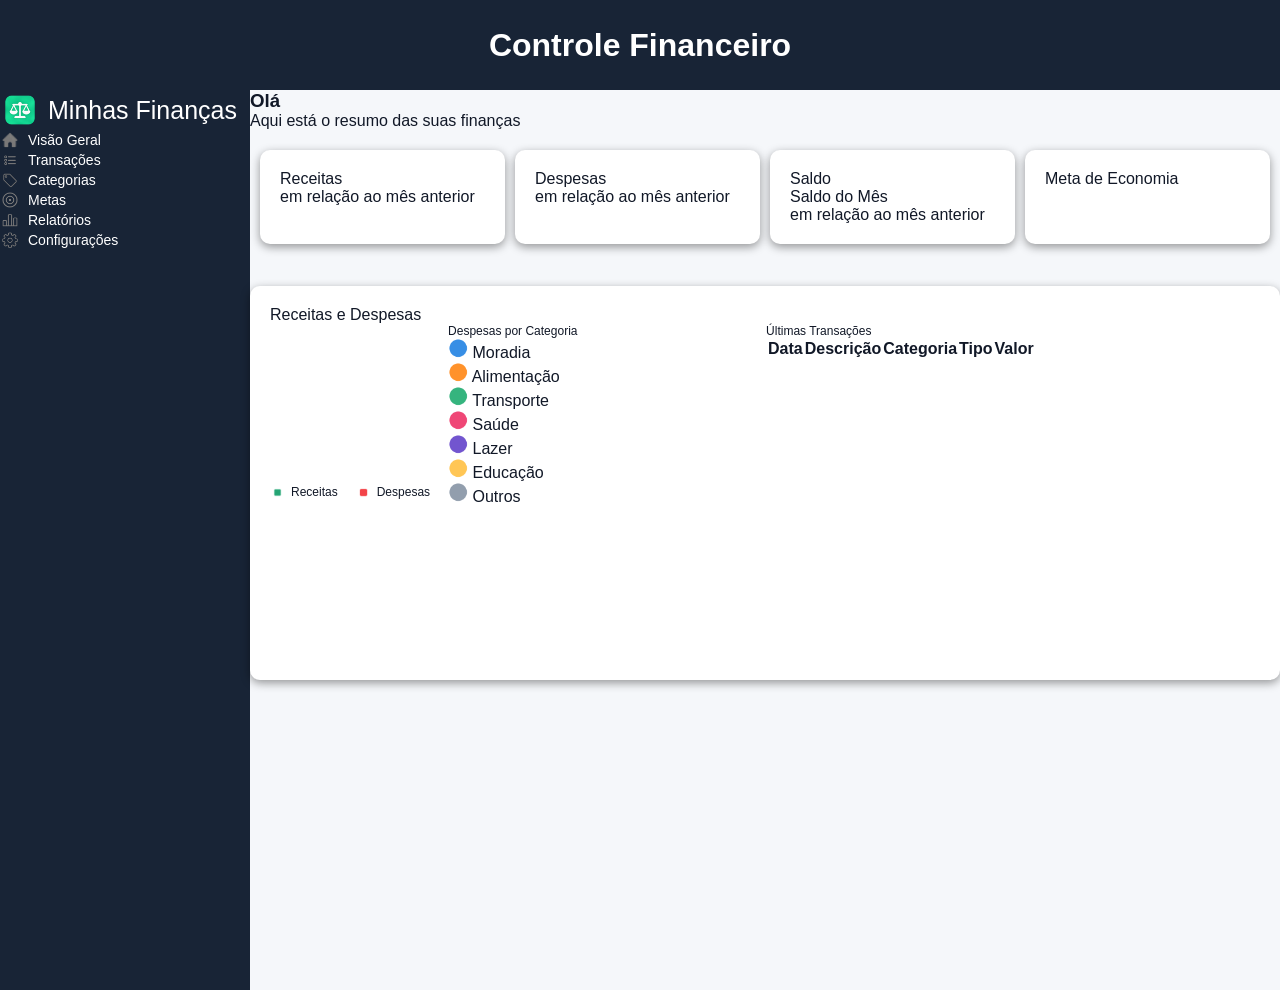
==== index.html @ 33dc8046 "Co-authored-by: Carlos Calbente <CarlosCalbente@users.noreply.github.com> Co-authored-by: Leonardo-B" ====
<!DOCTYPE html>
<html lang="PT-br">
<head>

    <!-- Permite acentos e caracteres especiais -->
    <meta charset="UTF-8">

    <!-- Faz a página adaptar-se ao tamanho da tela -->
    <meta name="viewport" content="width=device-width, initial-scale=1.0">

    <!-- Nome da aba do navegador -->
    <title>Controle Financeiro</title>

    <!-- Liga o HTML ao CSS -->
    <link rel="stylesheet" href="style.css">

</head>


<body>
<!-- ===========================================CABEÇALHO======================================== -->
    <header>
        <h1 id="title">Controle Financeiro</h1>
    </header>

<!-- ==========================================CONTEUDO PRINCIPAL================================-->

    <main>

    <!-- ===========================================SIDEBAR======================================== -->

            <nav id="sidebar">
                <p id="text">
                    <img  class="foto2"   src="img/balanca.png"
                    >
                    Minhas Finanças</p>

                <ul class="lista">
                    <li>
                        <a href="index.html">
                            <img class="foto1" 
                            src="img/casa1.png"
                            onmouseover="this.src='img/casa2.png'"
                            onmouseout="this.src='img/casa1.png'">
                            Visão Geral
                        </a>

                    </li>
                    <li>
                        <a href="transacoes.html">
                            <img class="foto1"
                            src="img/lista1.png"
                            onmouseover="this.src='img/lista2.png'"
                            onmouseout="this.src='img/lista1.png'">
                            Transações
                        </a>
                    </li>
                    <li>
                        <a href="categorias.html">
                            <img class="foto1"
                            src="img/ticket1.png"
                            onmouseover="this.src='img/ticket2.png'"
                            onmouseout="this.src='img/ticket1.png'">
                            Categorias
                        </a>
                    </li>
                    <li>
                        <a href="metas.html">
                            <img class="foto1"
                            src="img/alvo1.png"
                            onmouseover="this.src='img/alvo2.png'"
                            onmouseout="this.src='img/alvo1.png'">
                            Metas
                        </a>
                    </li>
                    <li>
                        <a href="relatorios.html">
                            <img class="foto1"
                            src="img/grafico1.png"
                            onmouseover="this.src='img/grafico2.png'"
                            onmouseout="this.src='img/grafico1.png'">
                            Relatórios
                        </a>
                    </li>
                    <li> 
                        <a href="configuracoes.html">       
                            <img class="foto1"
                            src="img/config1.png"
                            onmouseover="this.src='img/config2.png'"
                            onmouseout="this.src='img/config1.png'">
                            Configurações
                        </a>
                    </li>
                </ul>
            </nav>

    <!-- ===================================CONTEUDO DA DIREITA======================================== -->

        <div id="conteudo">

    <!-- ===================================TOPO======================================================= -->
            <div id="topo">
                <div id="boas-vindas">
                    <h3>Olá</h3>
                    <div>
                        <p>Aqui está o resumo das suas finanças</p>
                    </div>
                </div>
    <!-- ===================================CARDS======================================================= -->
                    <div id="cards">
                        <div class="card">
                            <div class="title-card">
                                <p>Receitas</p>
                            </div>
                            <p id="valor-receitas"></p>
                            <p id="anteriorR">em relação ao mês anterior</p>
                        </div>

                        <div class="card">
                            <div class="title-card">      
                                <p>Despesas</p>
                            </div> 
                            <p id="valor-despesas"></p>
                            <p>em relação ao mês anterior</p>
                        </div>

                        <div class="card">
                            <div class="title-card">
                                <p>Saldo</p>
                            </div>
                            <p>Saldo do Mês</p>
                            <p id="valor-saldo"></p>
                            <p>em relação ao mês anterior</p>
                        </div>

                        <div class="card">
                            <div class="title-card">    
                                <p>Meta de Economia</p>
                            </div>
                            <p id="valor-meta"></p>
                            <p id="percentual-meta"></p>
                            <div class="barra-fundo">
                                <div class="barra-preenchimento" id="barra-meta"></div>
                            </div>
                        </div>
                    </div>
            </div>

    <!-- ALTERADO: painel movido para dentro da #conteudo (antes estava fora, como irmã dela, e o main{display:flex} colocava tudo lado a lado) -->
    <!-- ===================================GRAFICOS======================================================= -->
    <div class="painel">

        <!-- =======================RECEITAS E DESPESAS================================= -->
        <div id="grafico1">
            <div class="title-grafico">
                <p>Receitas e Despesas</p>
            </div>
            <div class="legenda">
                <p>
                    <img class="quadrado" src="img/green.png">
                    Receitas
                </p>
                <p>
                    <img class="quadrado" src="img/red.png">
                    Despesas
        <!-- =======================DESPESAS POR CATEGORIA================================= -->

        <div id="grafico2">
            <div class="title-grafico">
                <p>Despesas por Categoria</p>
            </div>
            <div class="legenda1">
                <span >
                    <img class="bolinha" src="img/moradia.png">
                    Moradia
                    <p class="moradia"></p>
                </span>
                <span>
                    <img class="bolinha" src="img/alimentacao.png">
                    Alimentação
                    <p class="alimentacao"></p>
                </span>
                <span> 
                    <img class="bolinha" src="img/transporte.png">
                    Transporte
                    <p class="transporte"></p>
                </span>
                <span>
                    <img class="bolinha" src="img/saude.png">
                    Saúde
                    <p class="saude"></p>
                </span>
                <span>
                    <img class="bolinha" src="img/lazer.png">
                    Lazer
                    <p class="lazer"></p>
                </span>
                <span>
                    <img class="bolinha" src="img/educacao.png">
                    Educação
                    <p class="educacao"></p>
                </span>
                <span>
                    <img class="bolinha" src="img/outros.png">
                    Outros
                    <p class="outros"></p>
                </span>
            </div>
            
            <canvas id="graficoredondo"></canvas>
        </div>

        <!-- =======================Ultimas Transações================================= -->

        <div id="transacoes">
            <div class="title-transacoes">
                <p>Últimas Transações</p>
            </div>
                <table>
                    <thead>
                        <tr class="infos">
                            <th>Data</th>
                            <th>Descrição</th>
                            <th>Categoria</th>
                            <th>Tipo</th>
                            <th>Valor</th>
                        </tr>
                    </thead>
                    <tbody id="tabela">
                        <tr>
                            <td></td>
                            <td></td>
                            <td></td>
                            <td></td>
                            <td></td>
                        </tr>
                        <tr>
                            <td></td>
                            <td></td>
                            <td></td>
                            <td></td>
                            <td></td>
                        </tr>
                        <tr>
                            <td></td>
                            <td></td>
                            <td></td>
                            <td></td>
                            <td></td>
                        </tr>
                        <tr>
                            <td></td>
                            <td></td>
                            <td></td>
                            <td></td>
                            <td></td>
                        </tr>
                        <tr>
                            <td></td>
                            <td></td>
                            <td></td>
                            <td></td>
                            <td></td>
                        </tr>
                    </tbody>
                </table>
        </div>
    </div>
    </div>
    <!-- ALTERADO: </div> acima fecha a #conteudo, que agora só fecha depois do .painel (antes fechava logo após os cards) -->
    </main>

    <!-- Liga o HTML ao JavaScript -->
    <script src="script.js"></script>
</body>
</html>
---- style.css ----
:root {
    --sidebar: #182436;
    --sidebar-hover: #2B3A50;

    --background: #F5F7FA;
    --card: #FFFFFF;

    --text-primary: #111827;
    --text-secondary: #64748B;
    --text1: #FFFFFF;
    --border: #E2E8F0;

    --verde: #22B573;
    --vermelho: #FF4D57;
    
    --green:    #22B573;
    --red: #FF4D57;
    --blue: #347FF3;
    --purple: #8155E8;

    --orange: #FF922B;
    --pink: #F43F6E;
    --yellow: #F6C453;
    --gray: #94a3b8;
}
*{
    margin: 0;
    box-sizing: border-box;
    padding: 0;
}
/* ============================= BODY============================================ */
body{
    background-color:var(--background);
    font-family: Arial, Helvetica, sans-serif;
    color:var(--text-primary)
}
#title{
    background-color: var(--sidebar);
    text-align: center;
    height: 10vh;
    margin:0;
    color: var(--text1);
    display: flex;
    align-items: center;
    justify-content: center;
}
main{
    display: flex;
    align-items: stretch;
}
#sidebar{
    text-align: left;
    background-color: var(--sidebar);
    color: var(--card);
    width: 250px;
    height: 80vh;
    justify-content: center;
    font-size: 14px;
    flex-shrink: 0;/*
        shrink = encolher.
        0 significa NÃO deixar a sidebar encolher.*/
    min-height: 100vh;
}

#sidebar p {
    display: flex;
    align-items: center;
    gap: 8px;
}
#text{
    font-size: 25px;
}
.foto2{
    width: 40px;
    height: 40px;
    object-fit: contain;
}
.lista{
    list-style: none;
}
.lista li {
    display: flex;
    align-items: center;
    gap: 8px;
}

.lista li img {
    width: 20px;
    height: 20px;
    object-fit: contain;
}

.lista li a {
    display: flex;
    align-items: center;
    gap: 8px;
    text-decoration: none;
    color: var(--text1);
}


.foto1{
    width: 25px;
    height: 25px;

}
#cards{
    display:grid;
    padding: 20px 10px;
    grid-template-columns: repeat(4,1fr);
    margin-bottom: 22px;
    gap:10px;
}

.card{
    background-color: var(--card);
    border-radius: 10px;
    padding: 20px;
    box-shadow: 0 3px 10px rgb(0,0,0,0.4);
}
.painel{
    display: grid;
    background-color:var(--card);
    border-radius: 10px;
    padding:20px;
    box-shadow: 0 3px 10px rgb(0,0,0,0.4);
    grid-template-columns: 1fr 1fr;
}
.legenda{
    display: flex;
    gap: 18px;
}
.legenda p{
    display:flex;
    align-items:center;
    gap: 6px;
    font-size: 12px;
}

.quadrado {
    width: 15px;
    height: 15px;
}
.bolinha {
    width: 20px;
    height: 20px
}
#graficobarras{
    position: relative;
    width: 100%;
    height: 260px;
    margin-top:20px;
}


/*  ===========================================CATEGORIAS========================================  */
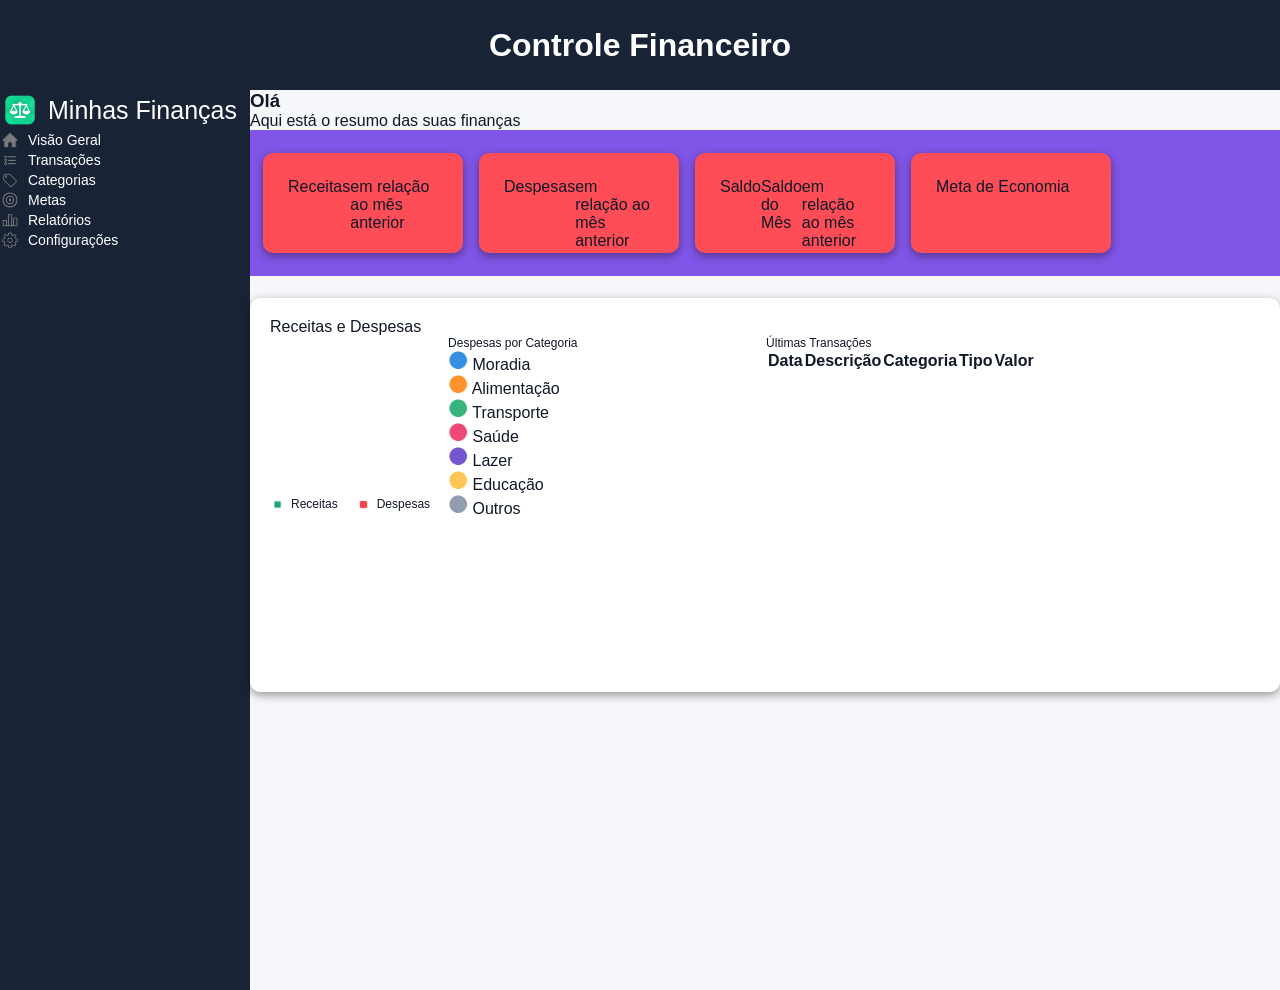
==== commit b05a5eaf: "Renomear IDs de elementos de layout e ajustar estilos para melhor organização" ====
--- a/index.html
+++ b/index.html
@@ -99,7 +99,7 @@
         <div id="conteudo">
 
     <!-- ===================================TOPO======================================================= -->
-            <div id="topo">
+            <div id="topo1">
                 <div id="boas-vindas">
                     <h3>Olá</h3>
                     <div>
--- a/style.css
+++ b/style.css
@@ -104,18 +104,32 @@
     height: 25px;
 
 }
+/* #topo1{
+    display: flex;
+    width: 100%;
+} */
+
+
 #cards{
-    display:grid;
+    display:flex;
+    background-color: var(--purple);
     padding: 20px 10px;
     grid-template-columns: repeat(4,1fr);
     margin-bottom: 22px;
     gap:10px;
+    
 }
 
 .card{
-    background-color: var(--card);
-    border-radius: 10px;
-    padding: 20px;
+    /* background-color: var(--card); */
+    background-color: var(--red);
+    display: flex;
+    width: 200px;
+    height: 100px;
+    margin: 3px;
+    border-radius: 10px;
+    border-style: none;
+    padding: 25px;
     box-shadow: 0 3px 10px rgb(0,0,0,0.4);
 }
 .painel{
@@ -153,4 +167,167 @@
 }
 
 
-/*  ===========================================CATEGORIAS========================================  */+/* =========================================== CATEGORIAS =========================================== */
+
+.card-categoria {
+    display: grid;
+    grid-template-columns: repeat(3, 1fr);
+    gap: 20px;
+
+    padding: 20px 10px;
+    margin-bottom: 22px;
+}
+
+.card-categorias {
+    display: flex;
+    align-items: flex-start;
+    gap: 20px;
+
+    background-color: var(--card);
+    border-radius: 10px;
+    padding: 30px;
+
+    box-shadow: 0 3px 10px rgb(0, 0, 0, 0.4);
+}
+
+.iconeC img {
+    width: 60px;
+    height: 60px;
+}
+
+.infoC p {
+    margin: 5px 0;
+}
+
+
+/* ======================================= SUAS CATEGORIAS ======================================= */
+.areacat {
+
+    display: grid;
+    grid-template-columns:2fr 1fr;
+    gap: 20px;
+    margin: 10px;
+}
+
+.infocat {
+    display:grid;
+    background-color: var(--card);
+    grid-template-columns: 2fr 1fr;
+    column-gap: 20px;
+    border-radius: 10px;
+}
+.suas-cat {
+    display: flex;
+    justify-content: space-between;
+    margin: 20px;
+    width: 145%;
+    /* justify-content: space-between; */
+    align-items: center;
+    margin-top: 20px;
+    margin-bottom: 20px;
+}
+
+.infocat h2 {
+    margin: 0;
+}
+
+#filtro-categorias {
+    padding: 10px 15px;
+    border: 1px solid #ccc;
+    border-radius: 8px;
+    background-color: white;
+    cursor: pointer;
+}
+
+
+/* LISTA DE CATEGORIAS */
+
+.lista-categorias {
+    display: grid;
+    grid-template-columns: repeat(2, 1fr);
+    gap: 20px;
+}
+
+
+/*  SIDEBAR  */
+
+.lista ul {
+    list-style: none;
+    margin: 0;
+    padding: 0;
+}
+
+/*  NOVAS CATEGORIAS */
+
+.painel-categoria {    
+    grid-row: 1;
+    background-color: var(--card);
+    padding: 10px;
+}
+
+#icon-categoria {
+    display: grid;
+    grid-template-columns: repeat(4, 50px);
+    gap: 10px;
+
+}
+
+#icon-categoria input[type="radio"] {
+    display: none;
+}
+
+#icon-categoria img {
+    width: 100px;
+    height: 100px;
+}
+
+#add-cat {
+    grid-column: 2;
+    display: flex;
+    flex-direction: column;
+    gap: 10px;
+    background-color: var(--card);
+    padding: 10px;
+}
+
+
+
+
+
+
+
+
+
+
+
+
+
+
+
+
+
+/* ======================================= TRANSAÇÕES ======================================= */
+
+#topo2 { 
+    display: flex;
+    margin: 10px 15px;
+    justify-content: space-between;
+    width: 190%;
+}
+
+#newtran {
+    color: white;
+    font-size: 14px;
+    border-color: var(--verde);
+    background-color: var(--verde);
+    border-radius: 5px;
+    font-weight: bold;
+    border-style: solid;
+    width: 150px;
+    height: 35px;
+}
+
+#Ltransacoes {
+    background-color: var(--pink);
+    border-radius: 10px;
+}
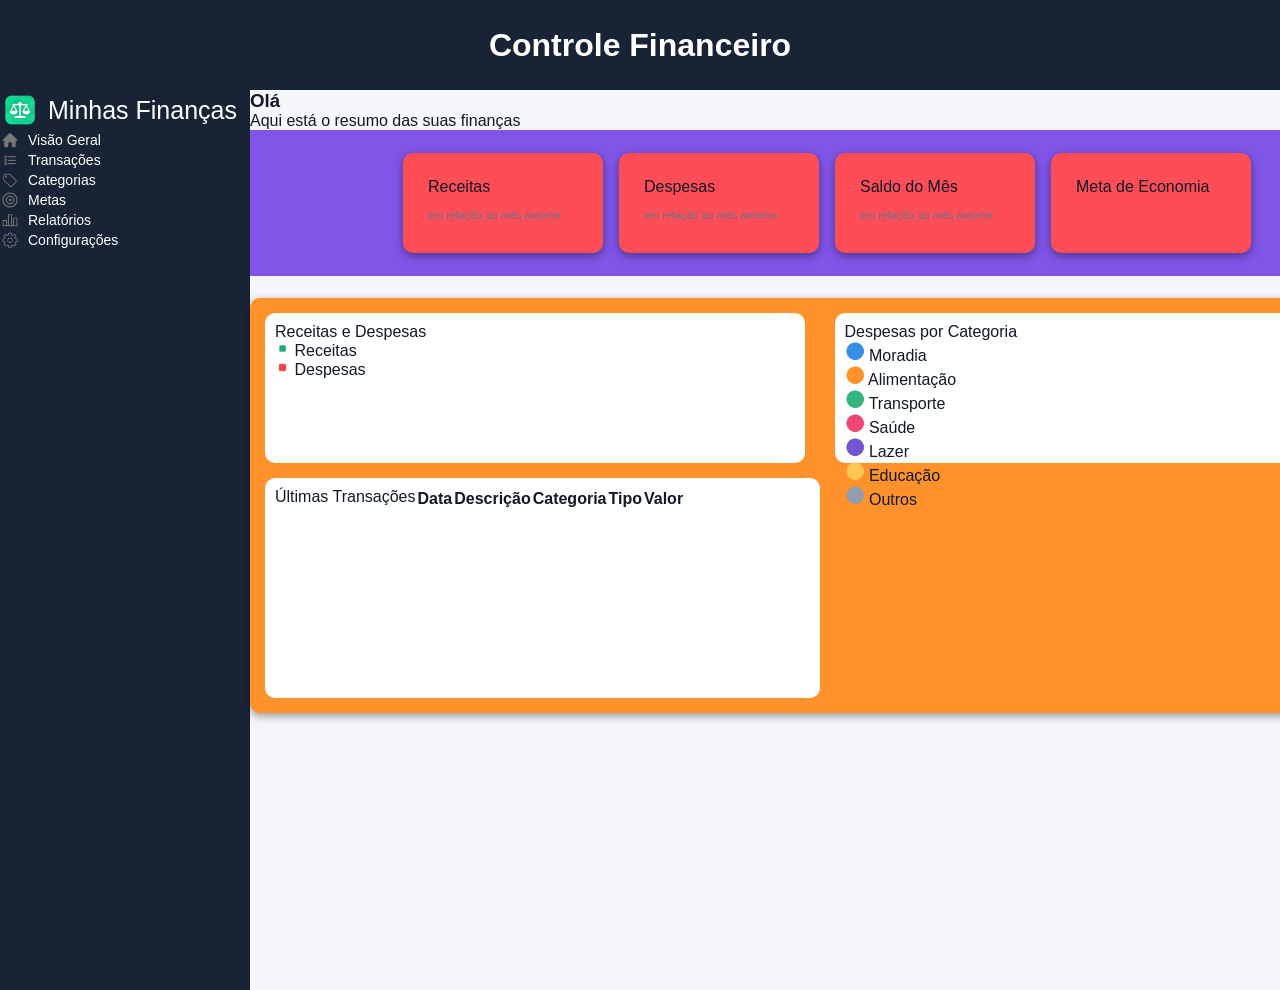
==== commit f0a61417: "Renomear IDs de elementos e ajustar estilos para melhorar a estrutura e apresentação dos cards e grá" ====
--- a/index.html
+++ b/index.html
@@ -107,8 +107,8 @@
                     </div>
                 </div>
     <!-- ===================================CARDS======================================================= -->
-                    <div id="cards">
-                        <div class="card">
+                    <div id="cards1">
+                        <div class="card1">
                             <div class="title-card">
                                 <p>Receitas</p>
                             </div>
@@ -116,24 +116,23 @@
                             <p id="anteriorR">em relação ao mês anterior</p>
                         </div>
 
-                        <div class="card">
+                        <div class="card1">
                             <div class="title-card">      
                                 <p>Despesas</p>
                             </div> 
                             <p id="valor-despesas"></p>
-                            <p>em relação ao mês anterior</p>
-                        </div>
-
-                        <div class="card">
+                            <p id="anteriorD">em relação ao mês anterior</p>
+                        </div>
+
+                        <div class="card1">
                             <div class="title-card">
-                                <p>Saldo</p>
-                            </div>
-                            <p>Saldo do Mês</p>
+                                <p>Saldo do Mês</p>
+                            </div>
                             <p id="valor-saldo"></p>
-                            <p>em relação ao mês anterior</p>
-                        </div>
-
-                        <div class="card">
+                            <p id="anteriorV">em relação ao mês anterior</p>
+                        </div>
+
+                        <div class="card1">
                             <div class="title-card">    
                                 <p>Meta de Economia</p>
                             </div>
@@ -155,7 +154,7 @@
             <div class="title-grafico">
                 <p>Receitas e Despesas</p>
             </div>
-            <div class="legenda">
+            <div class="legenda1">
                 <p>
                     <img class="quadrado" src="img/green.png">
                     Receitas
@@ -163,13 +162,16 @@
                 <p>
                     <img class="quadrado" src="img/red.png">
                     Despesas
+                </p>
+            </div>
+        </div>
         <!-- =======================DESPESAS POR CATEGORIA================================= -->
 
         <div id="grafico2">
-            <div class="title-grafico">
+            <div class="title-grafico2">
                 <p>Despesas por Categoria</p>
             </div>
-            <div class="legenda1">
+            <div class="legenda2">
                 <span >
                     <img class="bolinha" src="img/moradia.png">
                     Moradia
--- a/style.css
+++ b/style.css
@@ -104,13 +104,23 @@
     height: 25px;
 
 }
-/* #topo1{
-    display: flex;
+#topo1{
+    display: grid;
     width: 100%;
-} */
-
-
-#cards{
+}
+
+
+#cards1{
+    display:flex;
+    background-color: var(--purple);
+    padding: 20px 150px;
+    grid-template-columns: repeat(4,1fr);
+    margin-bottom: 22px;
+    gap:10px;
+    
+}
+
+/* #cards2{
     display:flex;
     background-color: var(--purple);
     padding: 20px 10px;
@@ -118,28 +128,93 @@
     margin-bottom: 22px;
     gap:10px;
     
-}
-
-.card{
+} */
+
+.card1{
     /* background-color: var(--card); */
     background-color: var(--red);
-    display: flex;
+    display: grid;
     width: 200px;
     height: 100px;
     margin: 3px;
     border-radius: 10px;
     border-style: none;
     padding: 25px;
+    box-shadow: 0 3px 10px rgb(0,0,0,0.4);    
+}
+
+#anteriorR{
+    color: var(--text-secondary);
+    font-size: 11px;
+    align-items: end;
+}
+
+#anteriorD{
+    color: var(--text-secondary);
+    font-size: 11px;
+}
+
+#anteriorV{
+    color: var(--text-secondary);
+    font-size: 11px;
+}
+
+/* .card2{
+    backgroun    d-color: var(--card);
+    background-color: var(--red);
+    display: flex;
+    width: 200px;
+    height: 100px;
+    margin: 3px;
+    border-radius: 10px;
+    border-style: none;
+    padding: 25px;
     box-shadow: 0 3px 10px rgb(0,0,0,0.4);
-}
+} */
+
 .painel{
     display: grid;
-    background-color:var(--card);
-    border-radius: 10px;
-    padding:20px;
+    border-style: none;
+    /* background-color:var(--card); */
+    background-color: var(--orange);
+    border-radius: 10px;
+    padding:15px;
     box-shadow: 0 3px 10px rgb(0,0,0,0.4);
     grid-template-columns: 1fr 1fr;
-}
+    gap : 15px;
+}
+
+#grafico1{
+    border-style: none;
+    background-color: var(--card);
+    border-radius: 10px;
+    padding: 10px;
+    width: 540px;
+    height: 150px;
+}
+
+#grafico2{
+    
+    border-style: none;
+    background-color: var(--card);
+    border-radius: 10px;
+    padding: 10px;
+    width: 540px;
+    height: 150px;
+    padding-right: 10px;
+}
+
+#transacoes{
+    display: flex;
+    border-style: none;
+    background-color: var(--card);
+    border-radius: 10px;
+    padding: 10px;
+    align-content: end;
+    height: 220px;
+    /* width: 1000px; */
+}
+
 .legenda{
     display: flex;
     gap: 18px;
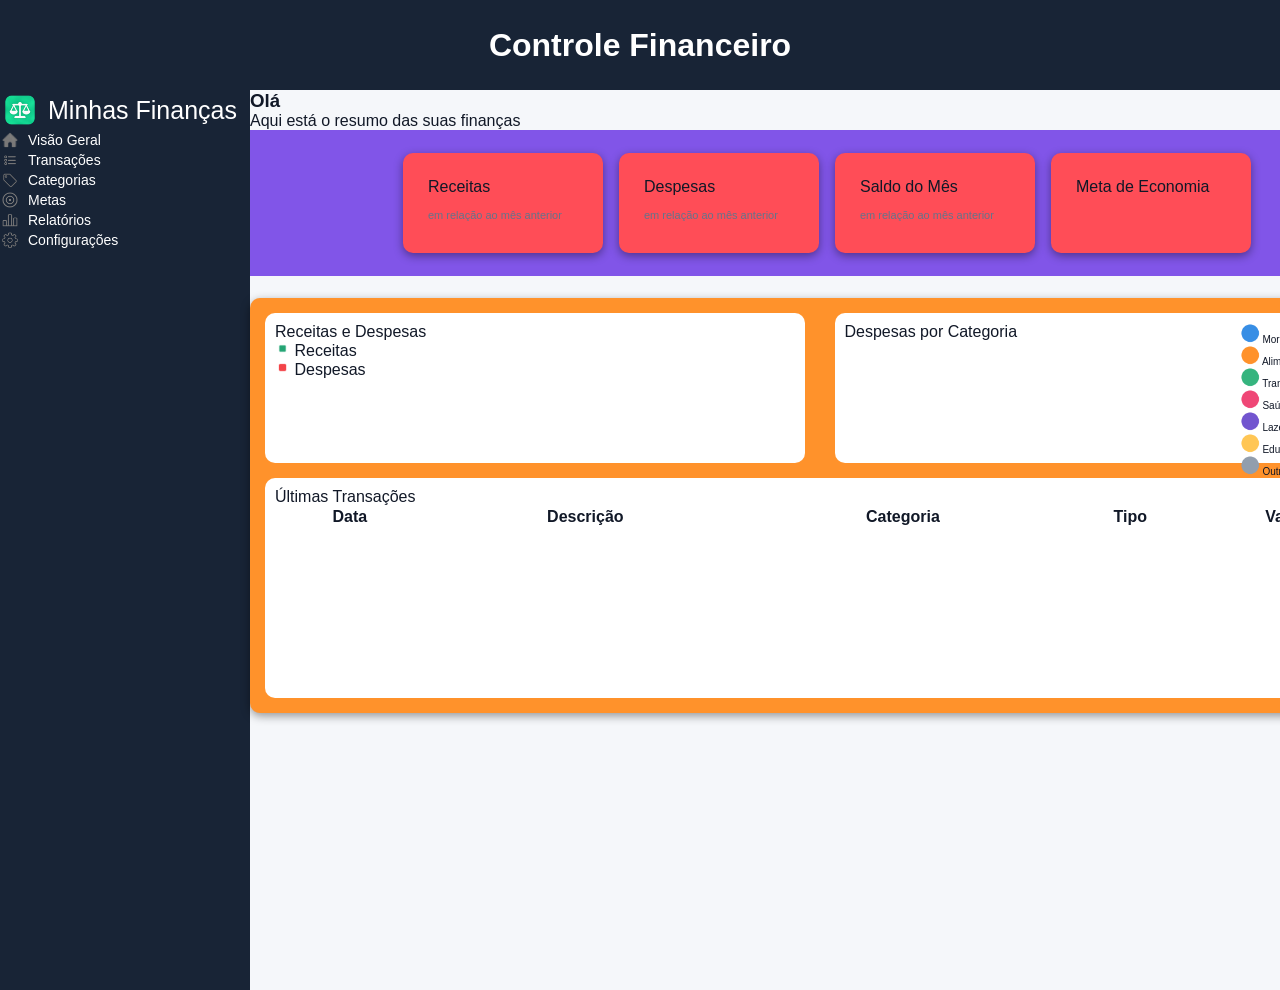
==== commit 8cf3ecb6: "Co-authored-by: Carlos Calbente <CarlosCalbente@users.noreply.github.com>" ====
--- a/index.html
+++ b/index.html
@@ -145,8 +145,7 @@
                     </div>
             </div>
 
-    <!-- ALTERADO: painel movido para dentro da #conteudo (antes estava fora, como irmã dela, e o main{display:flex} colocava tudo lado a lado) -->
-    <!-- ===================================GRAFICOS======================================================= -->
+<!-- ===================================GRAFICOS======================================================= --> 
     <div class="painel">
 
         <!-- =======================RECEITAS E DESPESAS================================= -->
--- a/style.css
+++ b/style.css
@@ -32,7 +32,7 @@
 body{
     background-color:var(--background);
     font-family: Arial, Helvetica, sans-serif;
-    color:var(--text-primary)
+    color:var(--text-primary);
 }
 #title{
     background-color: var(--sidebar);
@@ -111,7 +111,7 @@
 
 
 #cards1{
-    display:flex;
+    display:grid;
     background-color: var(--purple);
     padding: 20px 150px;
     grid-template-columns: repeat(4,1fr);
@@ -194,7 +194,7 @@
 }
 
 #grafico2{
-    
+    display: grid;
     border-style: none;
     background-color: var(--card);
     border-radius: 10px;
@@ -205,14 +205,15 @@
 }
 
 #transacoes{
-    display: flex;
+    display: grid;
     border-style: none;
     background-color: var(--card);
     border-radius: 10px;
     padding: 10px;
-    align-content: end;
+    align-content: start;
     height: 220px;
-    /* width: 1000px; */
+    grid-column: 1/-1; /* ( preciso de explicação) */
+    padding-right: 20px;
 }
 
 .legenda{
@@ -224,6 +225,13 @@
     align-items:center;
     gap: 6px;
     font-size: 12px;
+}
+
+.legenda2{
+    display: inline ;
+    align-content: end;
+    grid-column-start: 3;
+    font-size: 10px;
 }
 
 .quadrado {
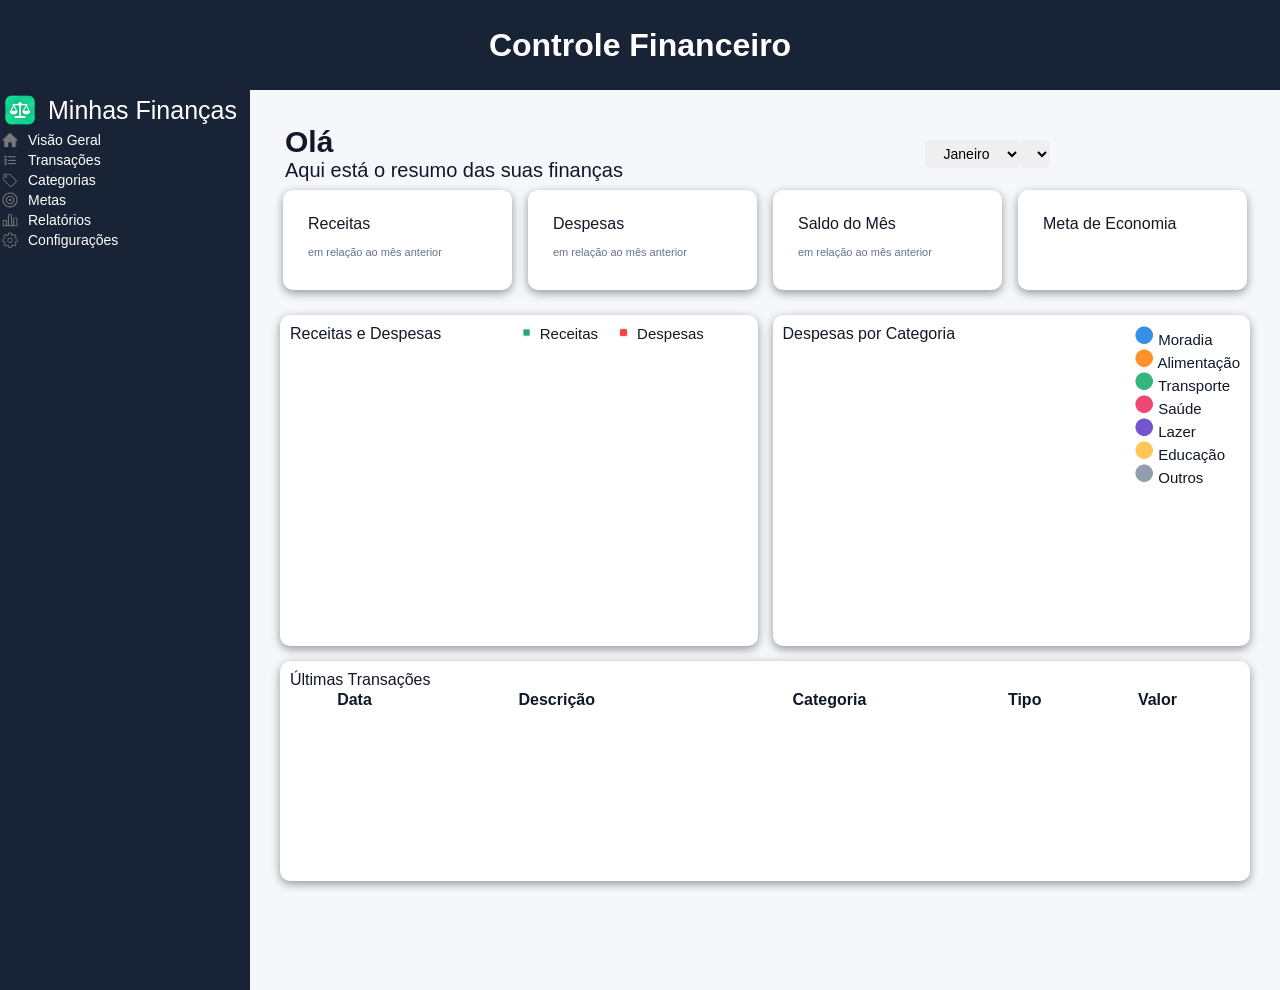
==== commit 07d07f84: "Adicionar seleção de mês e ano ao painel de finanças e ajustar layout com grid para melhor apresenta" ====
--- a/index.html
+++ b/index.html
@@ -106,6 +106,28 @@
                         <p>Aqui está o resumo das suas finanças</p>
                     </div>
                 </div>
+            
+            <div id="periodo">
+                
+                <select id="mes">
+                    <option value="1">Janeiro</option>
+                    <option value="2">Fevereiro</option>
+                    <option value="3">Março</option>
+                    <option value="4">Abril</option>
+                    <option value="5">Maio</option>
+                    <option value="6">Junho</option>
+                    <option value="7">Julho</option>
+                    <option value="8">Agosto</option>
+                    <option value="9">Setembro</option>
+                    <option value="10">Outubro</option>
+                    <option value="11">Novembro</option>
+                    <option value="12">Dezembro</option>
+                </select>
+                <select id="ano">
+                    
+                </select>
+            </div>
+        </div>   
     <!-- ===================================CARDS======================================================= -->
                     <div id="cards1">
                         <div class="card1">
@@ -143,12 +165,13 @@
                             </div>
                         </div>
                     </div>
-            </div>
+            
 
 <!-- ===================================GRAFICOS======================================================= --> 
     <div class="painel">
 
         <!-- =======================RECEITAS E DESPESAS================================= -->
+    
         <div id="grafico1">
             <div class="title-grafico">
                 <p>Receitas e Despesas</p>
--- a/style.css
+++ b/style.css
@@ -98,23 +98,45 @@
     color: var(--text1);
 }
 
-
 .foto1{
     width: 25px;
     height: 25px;
 
 }
+
+#conteudo {
+    flex: 1;
+    padding: 30px;
+}
 #topo1{
     display: grid;
+    grid-template-columns: 2fr 1fr;
+    padding: 5px;
+}
+#boas-vindas{
+    display: grid;
     width: 100%;
-}
-
+    font-size: 20px;
+    
+}
+#boas-vindas h3{
+    font-size: 30px;
+}
+#periodo{
+    display: flex;
+    align-items: center;
+}
+#mes, #ano{
+    border: none;
+    border-radius: 5px;
+    padding: 5px;
+    text-align: center;
+    font-size: 14px;
+}
 
 #cards1{
     display:grid;
-    background-color: var(--purple);
-    padding: 20px 150px;
-    grid-template-columns: repeat(4,1fr);
+    grid-template-columns: repeat(4, 1fr);
     margin-bottom: 22px;
     gap:10px;
     
@@ -131,10 +153,8 @@
 } */
 
 .card1{
-    /* background-color: var(--card); */
-    background-color: var(--red);
-    display: grid;
-    width: 200px;
+    background-color: var(--card);
+    display: grid;
     height: 100px;
     margin: 3px;
     border-radius: 10px;
@@ -174,34 +194,29 @@
 
 .painel{
     display: grid;
+    grid-template-columns: 1fr 1fr;
+    gap: 15px;
+}
+
+#grafico1{
+    display: grid;
     border-style: none;
-    /* background-color:var(--card); */
-    background-color: var(--orange);
-    border-radius: 10px;
-    padding:15px;
+    background-color: var(--card);
+    border-radius: 10px;
+    padding: 10px;
+    grid-template-columns: repeat(2, 1fr);
     box-shadow: 0 3px 10px rgb(0,0,0,0.4);
-    grid-template-columns: 1fr 1fr;
-    gap : 15px;
-}
-
-#grafico1{
+}
+
+#grafico2{
+    display: grid;
     border-style: none;
     background-color: var(--card);
     border-radius: 10px;
     padding: 10px;
-    width: 540px;
-    height: 150px;
-}
-
-#grafico2{
-    display: grid;
-    border-style: none;
-    background-color: var(--card);
-    border-radius: 10px;
-    padding: 10px;
-    width: 540px;
-    height: 150px;
     padding-right: 10px;
+    grid-template-columns: repeat(2, 1fr);
+    box-shadow: 0 3px 10px rgb(0,0,0,0.4);
 }
 
 #transacoes{
@@ -214,24 +229,24 @@
     height: 220px;
     grid-column: 1/-1; /* ( preciso de explicação) */
     padding-right: 20px;
-}
-
-.legenda{
+    box-shadow: 0 3px 10px rgb(0,0,0,0.4);
+}
+
+.legenda1{
     display: flex;
     gap: 18px;
 }
-.legenda p{
+.legenda1 p{
     display:flex;
-    align-items:center;
     gap: 6px;
-    font-size: 12px;
+    font-size: 15px;
 }
 
 .legenda2{
     display: inline ;
     align-content: end;
     grid-column-start: 3;
-    font-size: 10px;
+    font-size: 15px;
 }
 
 .quadrado {
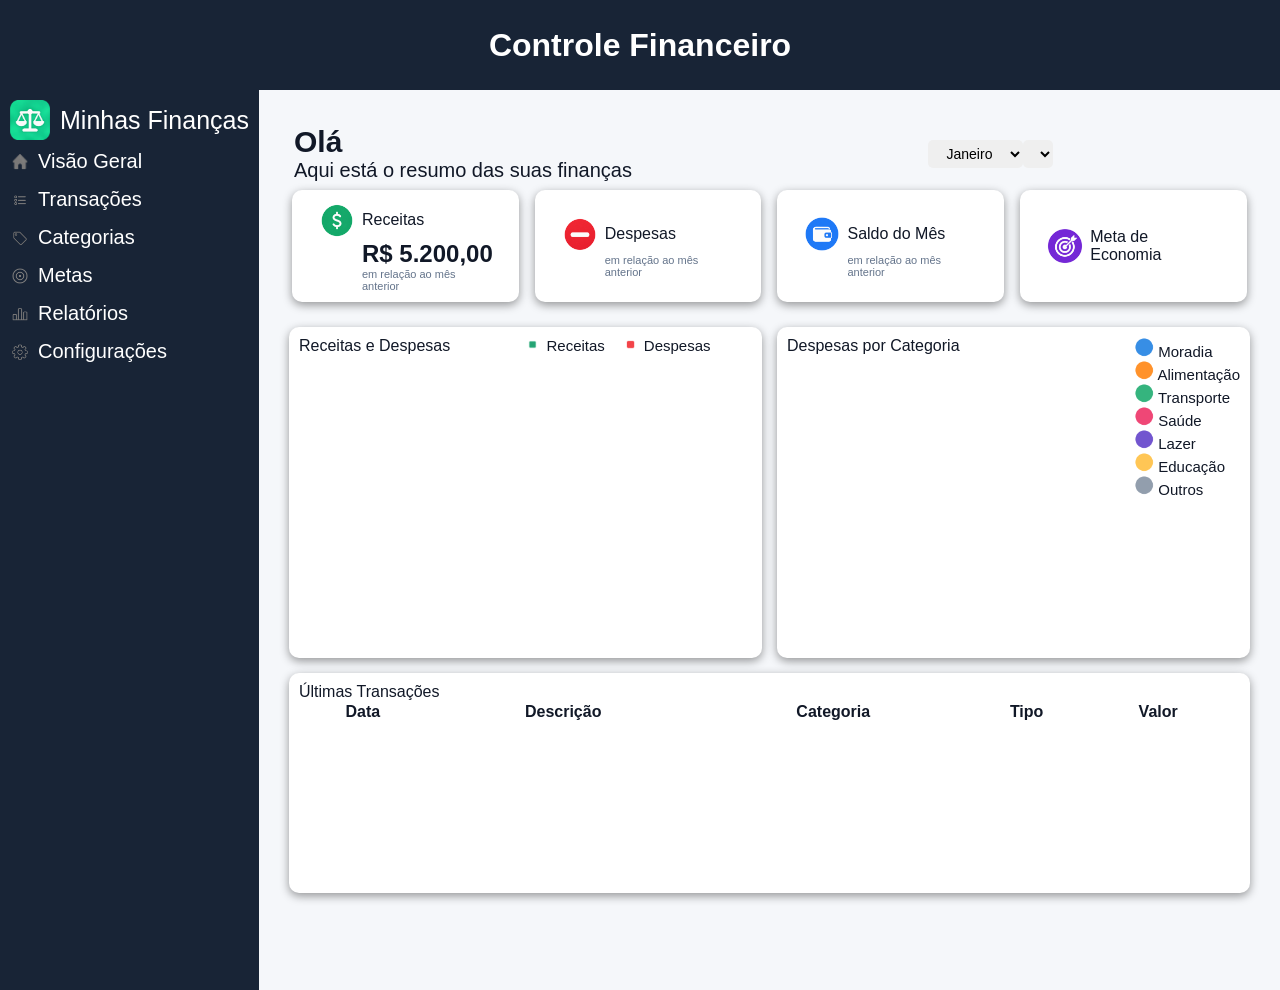
==== commit 04ac4338: "Refactor code structure for improved readability and maintainability" ====
--- a/index.html
+++ b/index.html
@@ -30,7 +30,7 @@
     <!-- ===========================================SIDEBAR======================================== -->
 
             <nav id="sidebar">
-                <p id="text">
+                <p>
                     <img  class="foto2"   src="img/balanca.png"
                     >
                     Minhas Finanças</p>
@@ -132,31 +132,52 @@
                     <div id="cards1">
                         <div class="card1">
                             <div class="title-card">
-                                <p>Receitas</p>
+                                <span>
+                                    <img src="img/receitav.png">
+                                    Receitas
+                                </span>
                             </div>
-                            <p id="valor-receitas"></p>
-                            <p id="anteriorR">em relação ao mês anterior</p>
+                            <p id="valor-receitas">R$ 5.200,00</p>
+                            <p id="anteriorR">
+                                <span id="percentual-receitas"></span>
+                                em relação ao mês anterior
+                            </p>
                         </div>
 
                         <div class="card1">
-                            <div class="title-card">      
-                                <p>Despesas</p>
+                            <div class="title-card">
+                                <span>
+                                    <img src="img/despesav.png">
+                                    Despesas
+                                </span>
                             </div> 
                             <p id="valor-despesas"></p>
-                            <p id="anteriorD">em relação ao mês anterior</p>
+                            <p id="anteriorD">
+                                <span id="percentual-despesas"></span>
+                                em relação ao mês anterior
+                            </p>
                         </div>
 
                         <div class="card1">
                             <div class="title-card">
-                                <p>Saldo do Mês</p>
+                                <span>
+                                    <img src="img/saldov.png">
+                                    Saldo do Mês
+                                </span>
                             </div>
                             <p id="valor-saldo"></p>
-                            <p id="anteriorV">em relação ao mês anterior</p>
+                            <p id="anteriorV">
+                                <span id="percentual-saldo"></span>
+                                em relação ao mês anterior
+                            </p>
                         </div>
 
                         <div class="card1">
-                            <div class="title-card">    
-                                <p>Meta de Economia</p>
+                            <div class="title-card">   
+                                <span>
+                                    <img src="img/meta.png">
+                                    Meta de Economia
+                                </span>
                             </div>
                             <p id="valor-meta"></p>
                             <p id="percentual-meta"></p>
--- a/style.css
+++ b/style.css
@@ -52,37 +52,37 @@
     text-align: left;
     background-color: var(--sidebar);
     color: var(--card);
-    width: 250px;
     height: 80vh;
     justify-content: center;
     font-size: 14px;
-    flex-shrink: 0;/*
-        shrink = encolher.
-        0 significa NÃO deixar a sidebar encolher.*/
+    flex-shrink: 0;
+    /* shrink = encolher.
+    0 significa NÃO deixar a sidebar encolher */
     min-height: 100vh;
+    padding: 10px;
 }
 
 #sidebar p {
     display: flex;
     align-items: center;
-    gap: 8px;
-}
-#text{
     font-size: 25px;
-}
+    margin-bottom: 10px;
+    gap:10px;
+}
+
 .foto2{
     width: 40px;
     height: 40px;
     object-fit: contain;
 }
 .lista{
+    display: flex;
     list-style: none;
-}
-.lista li {
-    display: flex;
-    align-items: center;
-    gap: 8px;
-}
+    gap:15px;
+    flex-direction: column;
+
+}
+
 
 .lista li img {
     width: 20px;
@@ -96,6 +96,7 @@
     gap: 8px;
     text-decoration: none;
     color: var(--text1);
+    font-size: 20px;
 }
 
 .foto1{
@@ -155,11 +156,11 @@
 .card1{
     background-color: var(--card);
     display: grid;
-    height: 100px;
     margin: 3px;
     border-radius: 10px;
     border-style: none;
-    padding: 25px;
+    padding: 10px 25px;
+    align-content: center;
     box-shadow: 0 3px 10px rgb(0,0,0,0.4);    
 }
 
@@ -178,7 +179,24 @@
     color: var(--text-secondary);
     font-size: 11px;
 }
-
+.title-card img{
+    width: 40px;
+    height: 40px;
+    object-fit: contain;
+}
+.title-card span{
+    display: flex;
+    align-items: center;
+    gap: 5px;
+}
+#valor-receitas, #valor-despesas, #valor-saldo, #valor-meta,
+#anteriorR, #anteriorD, #anteriorV {
+    padding-left: 45px;
+}
+#valor-receitas, #valor-despesas, #valor-saldo, #valor-meta {
+    font-size: 24px;
+    font-weight: bold;
+}
 /* .card2{
     backgroun    d-color: var(--card);
     background-color: var(--red);
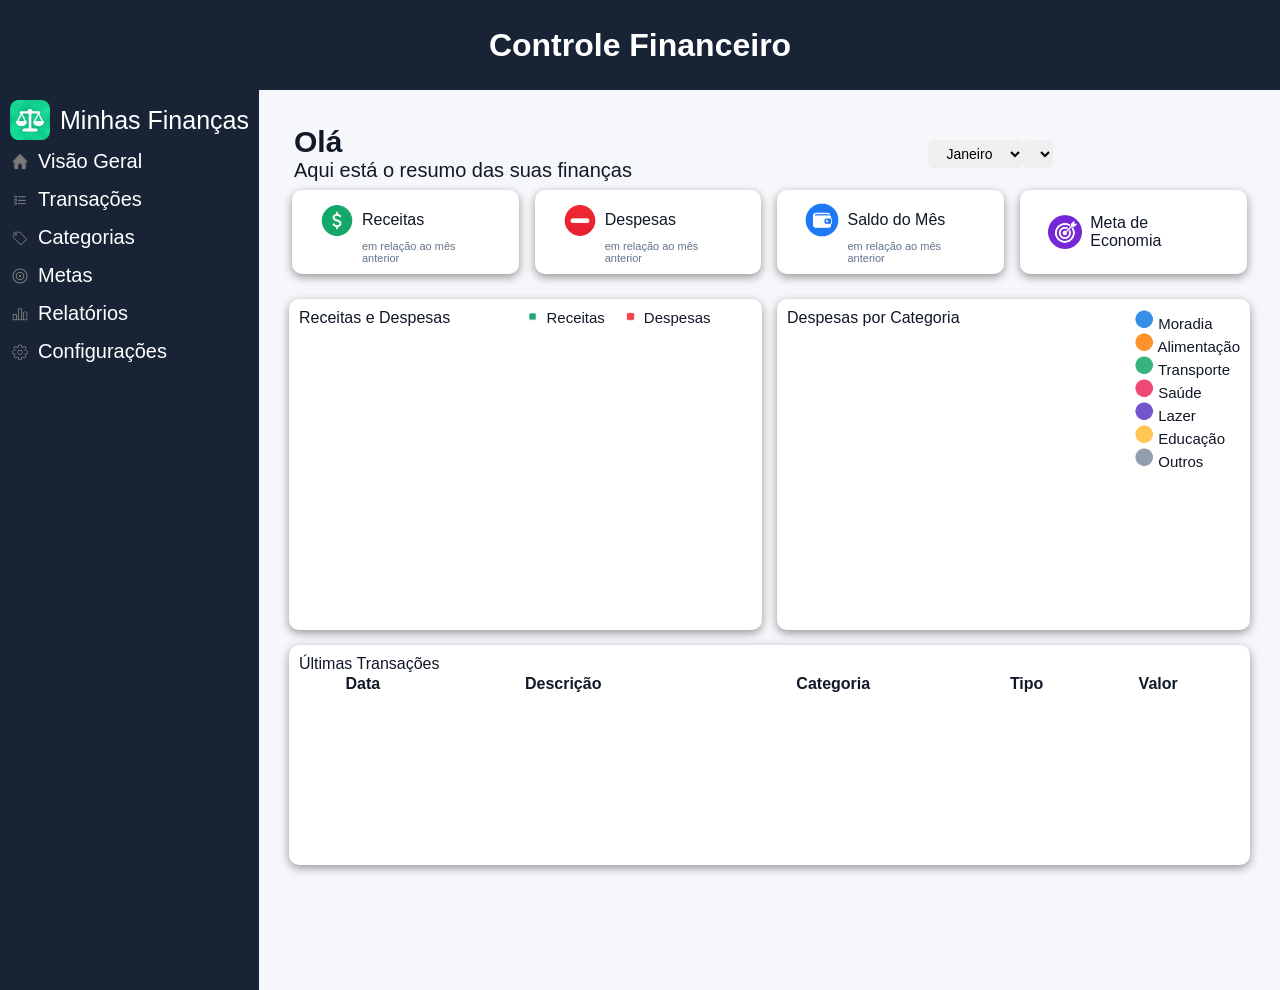
==== commit b0369890: "Adicionar estrutura inicial do banco de dados e scripts para manipulação de dados" ====
--- a/index.html
+++ b/index.html
@@ -137,7 +137,7 @@
                                     Receitas
                                 </span>
                             </div>
-                            <p id="valor-receitas">R$ 5.200,00</p>
+                            <p id="valor-receitas"></p>
                             <p id="anteriorR">
                                 <span id="percentual-receitas"></span>
                                 em relação ao mês anterior
--- a/style.css
+++ b/style.css
@@ -52,7 +52,6 @@
     text-align: left;
     background-color: var(--sidebar);
     color: var(--card);
-    height: 80vh;
     justify-content: center;
     font-size: 14px;
     flex-shrink: 0;
@@ -61,7 +60,6 @@
     min-height: 100vh;
     padding: 10px;
 }
-
 #sidebar p {
     display: flex;
     align-items: center;
@@ -69,7 +67,6 @@
     margin-bottom: 10px;
     gap:10px;
 }
-
 .foto2{
     width: 40px;
     height: 40px;
@@ -82,14 +79,11 @@
     flex-direction: column;
 
 }
-
-
 .lista li img {
     width: 20px;
     height: 20px;
     object-fit: contain;
 }
-
 .lista li a {
     display: flex;
     align-items: center;
@@ -98,13 +92,11 @@
     color: var(--text1);
     font-size: 20px;
 }
-
 .foto1{
     width: 25px;
     height: 25px;
 
 }
-
 #conteudo {
     flex: 1;
     padding: 30px;
@@ -134,7 +126,6 @@
     text-align: center;
     font-size: 14px;
 }
-
 #cards1{
     display:grid;
     grid-template-columns: repeat(4, 1fr);
@@ -143,16 +134,6 @@
     
 }
 
-/* #cards2{
-    display:flex;
-    background-color: var(--purple);
-    padding: 20px 10px;
-    grid-template-columns: repeat(4,1fr);
-    margin-bottom: 22px;
-    gap:10px;
-    
-} */
-
 .card1{
     background-color: var(--card);
     display: grid;
@@ -163,18 +144,15 @@
     align-content: center;
     box-shadow: 0 3px 10px rgb(0,0,0,0.4);    
 }
-
 #anteriorR{
     color: var(--text-secondary);
     font-size: 11px;
     align-items: end;
 }
-
 #anteriorD{
     color: var(--text-secondary);
     font-size: 11px;
 }
-
 #anteriorV{
     color: var(--text-secondary);
     font-size: 11px;
@@ -197,18 +175,31 @@
     font-size: 24px;
     font-weight: bold;
 }
-/* .card2{
-    backgroun    d-color: var(--card);
-    background-color: var(--red);
-    display: flex;
-    width: 200px;
-    height: 100px;
+
+#cards2 {
+    display: grid;
+    grid-template-columns: repeat(3, 1fr);
+    width: 100%;
+    margin-bottom: 22px;
+    gap: 10px;
+}
+
+.card2 {
+    background-color: var(--card);
+    display: flex;
+    align-items: center;
+    gap: 15px;
     margin: 3px;
     border-radius: 10px;
     border-style: none;
-    padding: 25px;
-    box-shadow: 0 3px 10px rgb(0,0,0,0.4);
-} */
+    padding: 10px 25px;
+    height: 125px;
+    min-height: 0;
+    box-sizing: border-box;
+    box-shadow: 0 3px 10px rgb(0, 0, 0, 0.4);
+    width: 100%;
+    min-width: 0;
+}
 
 .painel{
     display: grid;
@@ -245,7 +236,7 @@
     padding: 10px;
     align-content: start;
     height: 220px;
-    grid-column: 1/-1; /* ( preciso de explicação) */
+    grid-column: 1/-1;
     padding-right: 20px;
     box-shadow: 0 3px 10px rgb(0,0,0,0.4);
 }
@@ -254,6 +245,7 @@
     display: flex;
     gap: 18px;
 }
+
 .legenda1 p{
     display:flex;
     gap: 6px;
@@ -271,10 +263,12 @@
     width: 15px;
     height: 15px;
 }
+
 .bolinha {
     width: 20px;
     height: 20px
 }
+
 #graficobarras{
     position: relative;
     width: 100%;
@@ -282,14 +276,12 @@
     margin-top:20px;
 }
 
-
 /* =========================================== CATEGORIAS =========================================== */
 
 .card-categoria {
     display: grid;
     grid-template-columns: repeat(3, 1fr);
     gap: 20px;
-
     padding: 20px 10px;
     margin-bottom: 22px;
 }
@@ -298,11 +290,9 @@
     display: flex;
     align-items: flex-start;
     gap: 20px;
-
     background-color: var(--card);
     border-radius: 10px;
     padding: 30px;
-
     box-shadow: 0 3px 10px rgb(0, 0, 0, 0.4);
 }
 
@@ -315,7 +305,6 @@
     margin: 5px 0;
 }
 
-
 /* ======================================= SUAS CATEGORIAS ======================================= */
 .areacat {
 
@@ -326,21 +315,23 @@
 }
 
 .infocat {
-    display:grid;
-    background-color: var(--card);
-    grid-template-columns: 2fr 1fr;
-    column-gap: 20px;
-    border-radius: 10px;
-}
+    display: flex;
+    flex-direction: column;
+    justify-content: flex-start;
+    background-color: var(--card);
+    border-radius: 10px;
+    padding: 20px;
+    min-height: 450px;
+    min-width: 0;
+}
+
 .suas-cat {
     display: flex;
     justify-content: space-between;
-    margin: 20px;
-    width: 145%;
-    /* justify-content: space-between; */
-    align-items: center;
-    margin-top: 20px;
-    margin-bottom: 20px;
+    align-items: center;
+    width: 100%;
+    margin: 0 0 20px 0;
+    gap: 15px;
 }
 
 .infocat h2 {
@@ -355,80 +346,115 @@
     cursor: pointer;
 }
 
-
 /* LISTA DE CATEGORIAS */
 
 .lista-categorias {
     display: grid;
     grid-template-columns: repeat(2, 1fr);
-    gap: 20px;
-}
-
+    gap: 15px;
+    width: 100%;
+    align-content: start;
+}
 
 /*  SIDEBAR  */
-
 .lista ul {
     list-style: none;
     margin: 0;
     padding: 0;
 }
-
 /*  NOVAS CATEGORIAS */
 
-.painel-categoria {    
-    grid-row: 1;
-    background-color: var(--card);
-    padding: 10px;
+.painel-cat {
+    background-color: var(--card);
+    border-radius: 10px;
+    padding: 20px;
+    min-width: 0;
+}
+
+.painel-categoria {
+    padding: 0;
+    margin-bottom: 20px;
 }
 
 #icon-categoria {
     display: grid;
-    grid-template-columns: repeat(4, 50px);
+    grid-template-columns: repeat(6, 70px);
+    column-gap: 1px;
+    row-gap: 0px;
+    justify-content: start;
+    margin: 0;
+    align-items: start;
+}
+
+/* ICONES E CAIXA DE TEXTO*/
+#icon-categoria input[type="radio"] {
+    position: absolute;
+    opacity: 0;
+    width: 1px;
+    height: 1px;
+}
+
+#icon-categoria img {
+    width: 70px;
+    height: 70px;
+    object-fit: contain;
+}
+
+#icon-categoria label {
+    display: flex;
+    align-items: center;
+    justify-content: center;
+    cursor:pointer;
+    transition: transform 0.2s;
+}
+
+/* Efeito de hover para aumentar o tamanho do ícone */
+#icon-categoria label:hover {
+    transform: scale(1.12);
+}
+
+#add-cat {
+    display: flex;
+    flex-direction: column;
+    gap: 12px;
+    padding: 0;
+}
+
+#add-cat input[type="text"] {
+    width: 100%;
+    padding: 12px;
+    border: 1px solid var(--border);
+    border-radius: 8px;
+    font-size: 14px;
+    outline: none;
+}
+
+#add-cat button {
+    padding: 12px;
+    border: 1px solid var(--border);
+    border-radius: 8px;
+    cursor: pointer;
+    font-weight: 600;
+    background-color: var(--background);
+    }
+
+#add-cat button:hover {
+    background-color: var(--border);
+}
+
+/* ======================================= TRANSAÇÕES ======================================= */
+
+#topo2 {
+    display: grid;
+    grid-template-columns: 1fr auto;
+    align-items: start;
     gap: 10px;
-
-}
-
-#icon-categoria input[type="radio"] {
-    display: none;
-}
-
-#icon-categoria img {
-    width: 100px;
-    height: 100px;
-}
-
-#add-cat {
-    grid-column: 2;
-    display: flex;
-    flex-direction: column;
-    gap: 10px;
-    background-color: var(--card);
-    padding: 10px;
-}
-
-
-
-
-
-
-
-
-
-
-
-
-
-
-
-
-
-/* ======================================= TRANSAÇÕES ======================================= */
-
-#topo2 { 
-    display: flex;
     margin: 10px 15px;
-    justify-content: space-between;
-    width: 190%;
+    width: 100%;
+}
+
+#buscas {
+    grid-column: 1 / -1;
 }
 
 #newtran {
@@ -444,6 +470,34 @@
 }
 
 #Ltransacoes {
-    background-color: var(--pink);
-    border-radius: 10px;
+    display: grid;
+    border-style: none;
+    background-color: var(--card);
+    border-radius: 10px;
+    padding: 10px;
+    align-content: start;
+    height: 220px;
+    grid-column: 1/-1; /* ( preciso de explicação) */
+    padding-right: 20px;
+    box-shadow: 0 3px 10px rgb(0,0,0,0.4);
+}
+
+#Ltransacoes table {
+    width: 100%;
+}
+
+.ultima-transacao {
+    color: var(--text-secondary);
+    font-size: 11px;
+}
+
+#quantiT {
+    text-align: right;
+}
+
+.card2 img {
+    width: 40px;
+    height: 40px;
+    object-fit: contain;
+    flex-shrink: 0;
 }
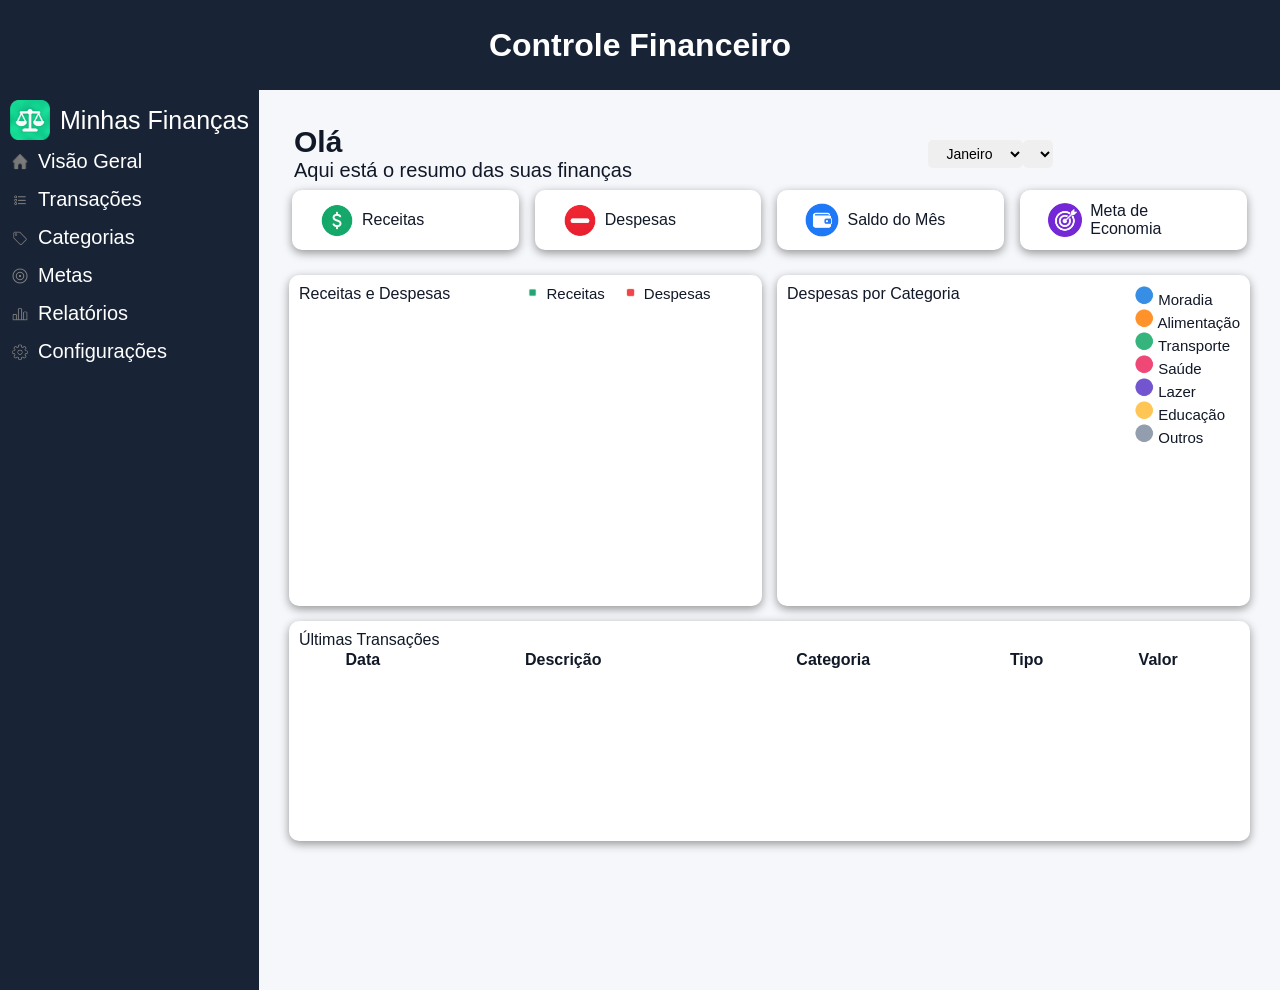
==== commit b65a9ecd: "Adicionar cálculo de variação de receitas, despesas e saldo, exibindo resultados em relação ao mês a" ====
--- a/index.html
+++ b/index.html
@@ -140,7 +140,7 @@
                             <p id="valor-receitas"></p>
                             <p id="anteriorR">
                                 <span id="percentual-receitas"></span>
-                                em relação ao mês anterior
+
                             </p>
                         </div>
 
@@ -154,7 +154,6 @@
                             <p id="valor-despesas"></p>
                             <p id="anteriorD">
                                 <span id="percentual-despesas"></span>
-                                em relação ao mês anterior
                             </p>
                         </div>
 
@@ -168,7 +167,6 @@
                             <p id="valor-saldo"></p>
                             <p id="anteriorV">
                                 <span id="percentual-saldo"></span>
-                                em relação ao mês anterior
                             </p>
                         </div>
 
